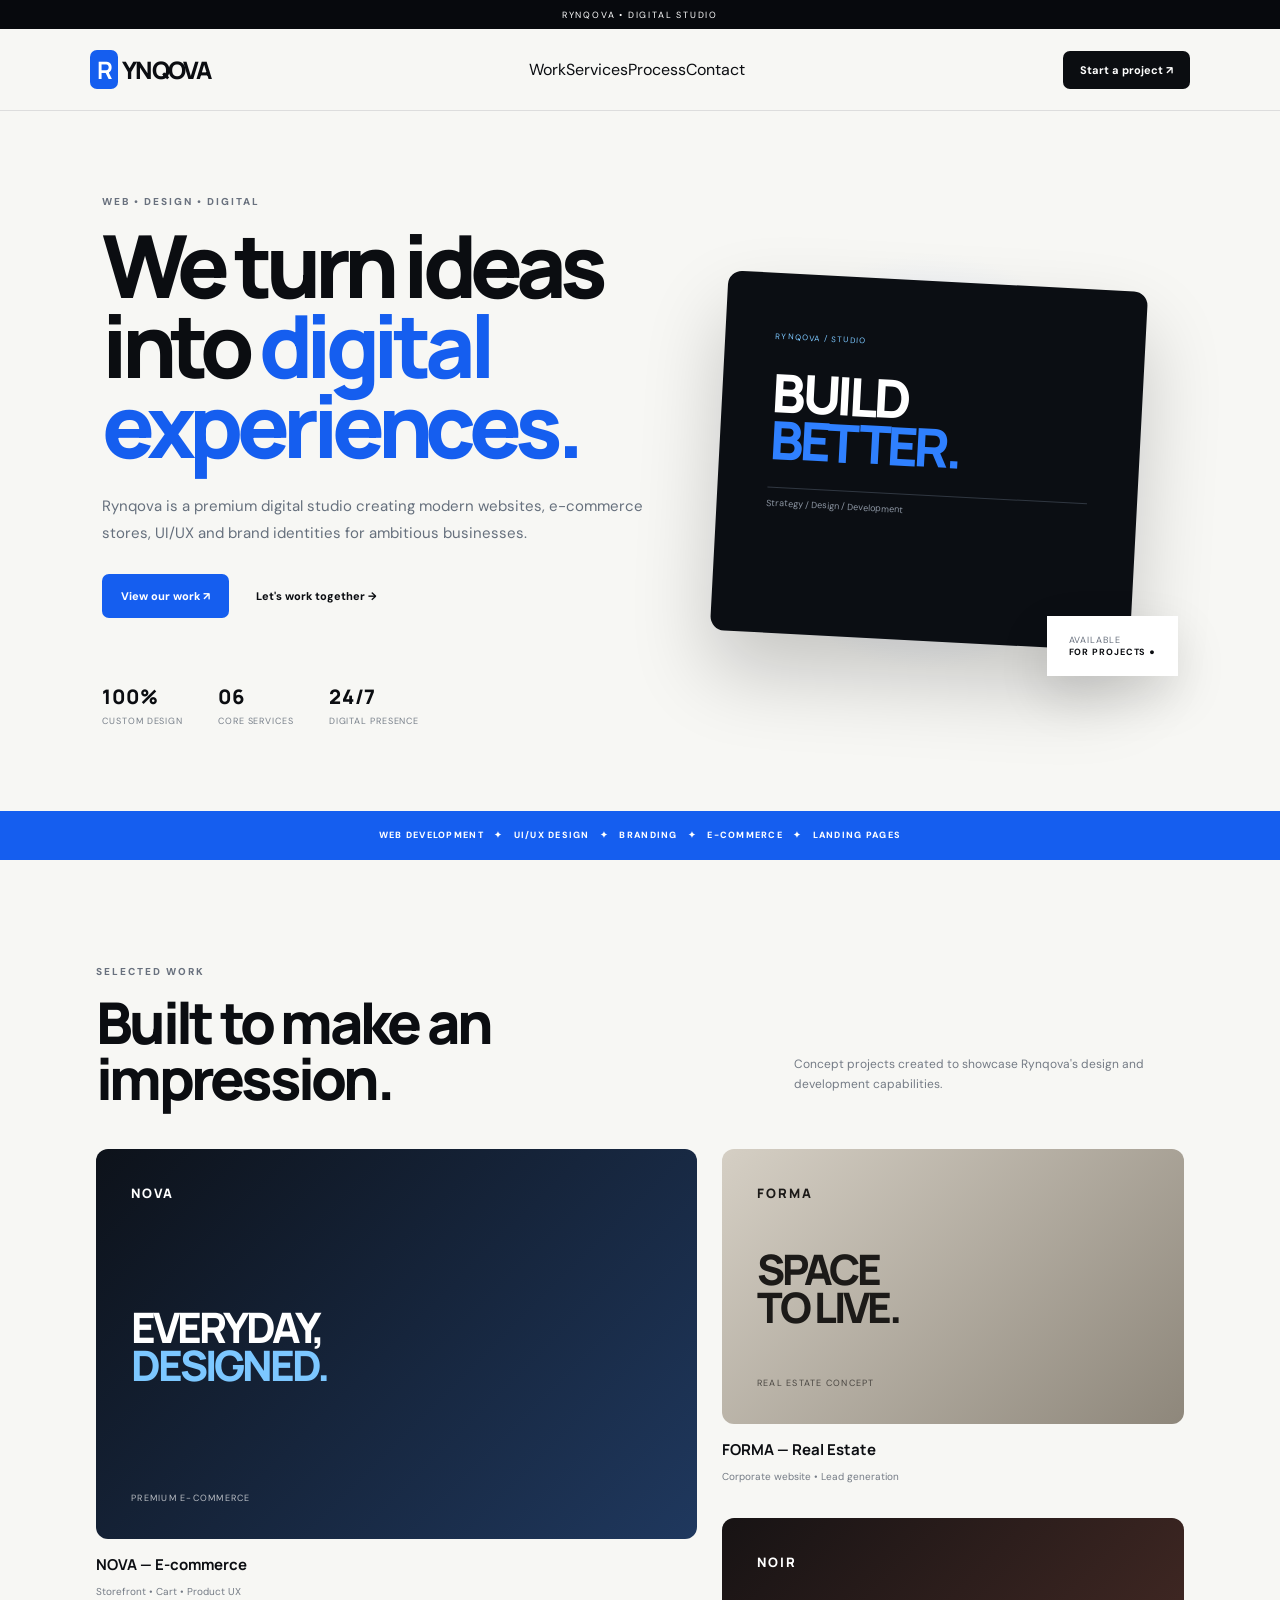
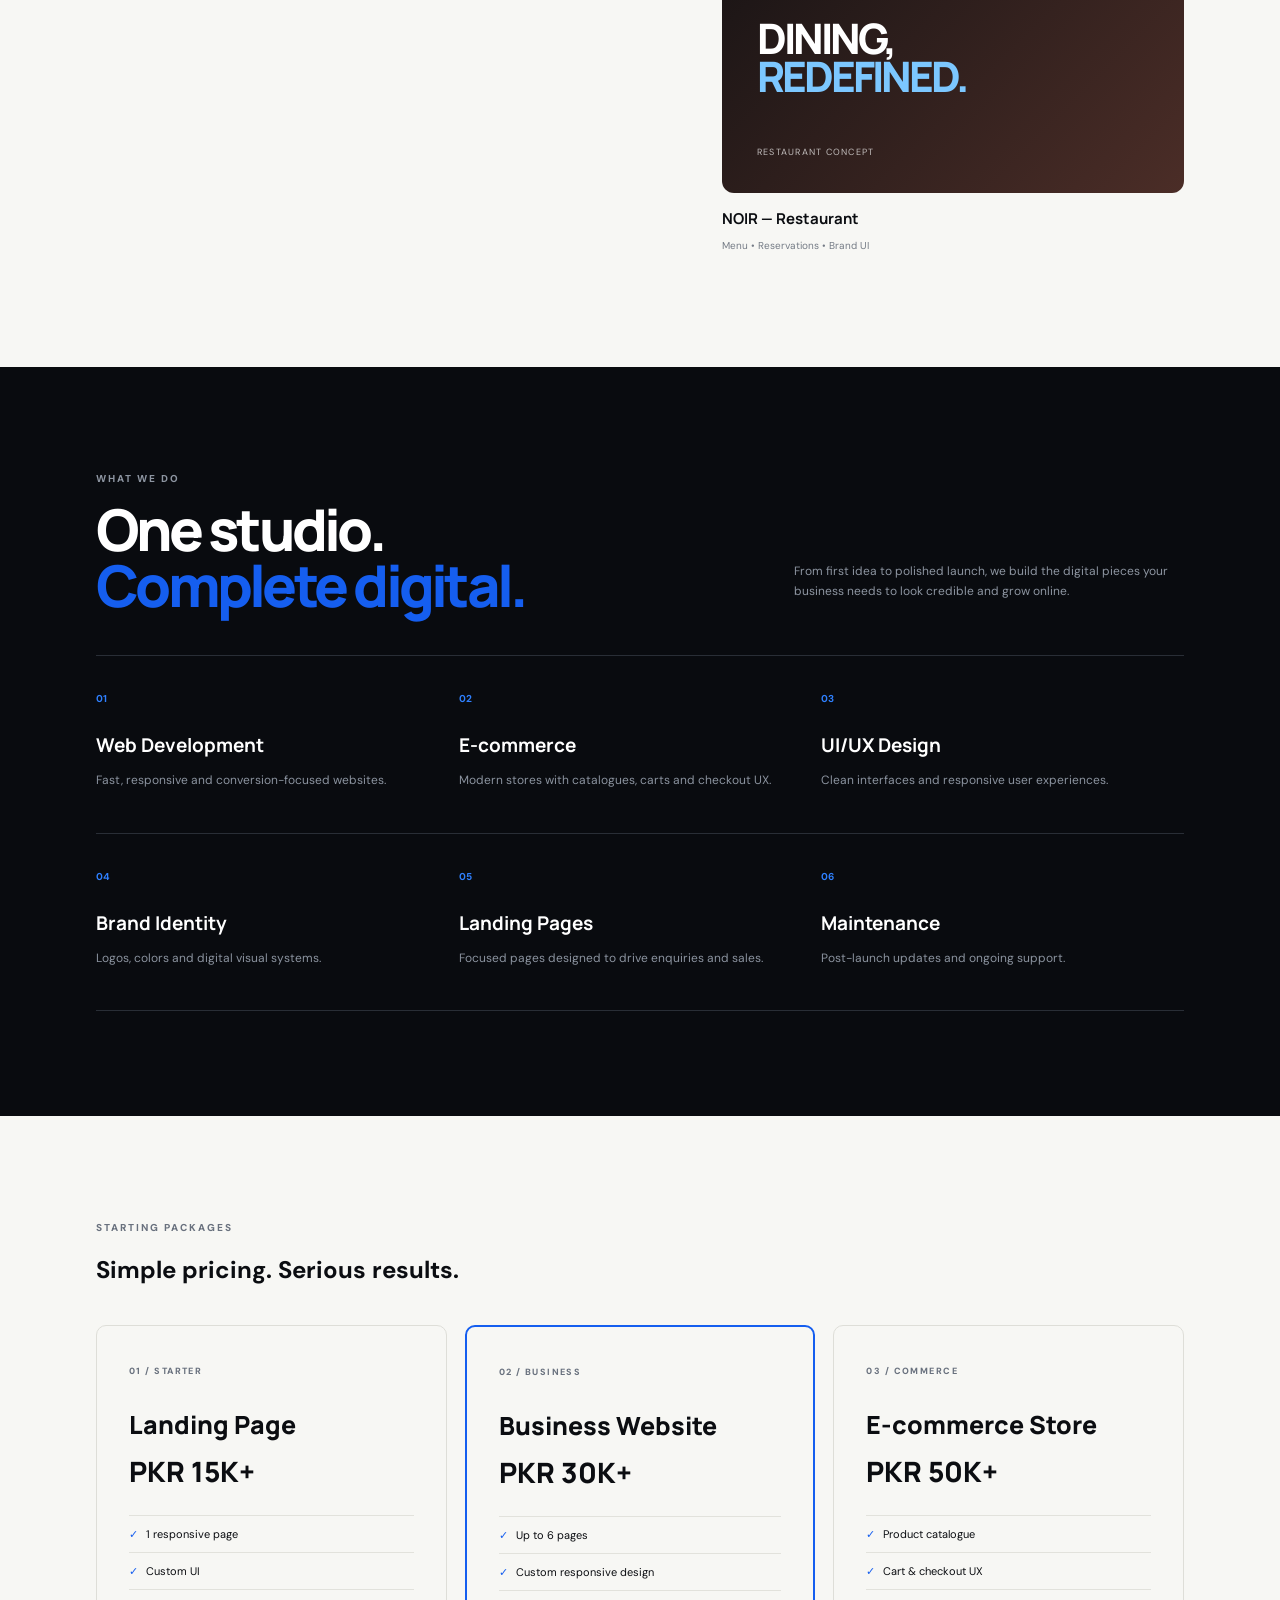
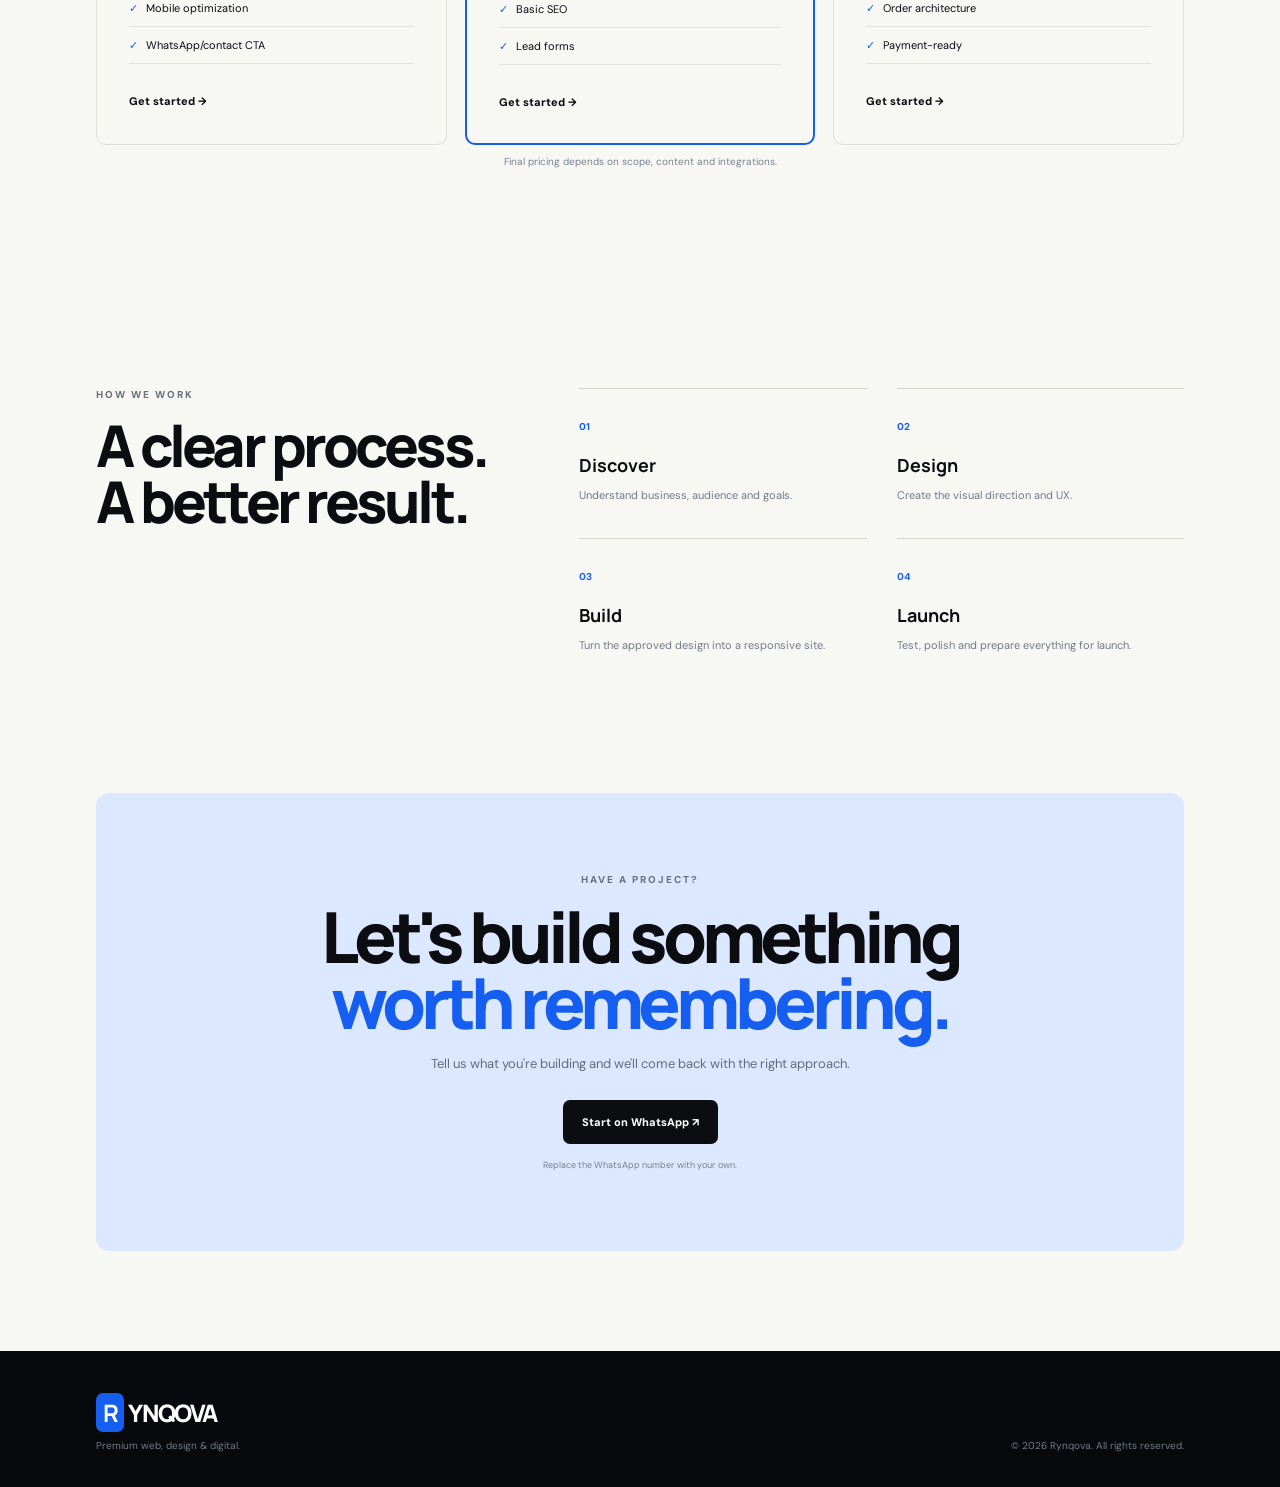
==== index.html @ 9e8a04ab "Add files via upload" ====
<!doctype html><html lang="en"><head><meta charset="utf-8"><meta name="viewport" content="width=device-width,initial-scale=1"><title>Rynqova — Digital Studio</title><link rel="preconnect" href="https://fonts.googleapis.com"><link rel="preconnect" href="https://fonts.gstatic.com" crossorigin><link href="https://fonts.googleapis.com/css2?family=DM+Sans:wght@400;600;700&family=Manrope:wght@700;800&display=swap" rel="stylesheet"><link rel="stylesheet" href="style.css"></head><body>
<div class="top">RYNQOVA • DIGITAL STUDIO</div><header><a class="logo" href="#"><b>R</b>YNQOVA</a><nav id="nav"><a href="#work">Work</a><a href="#services">Services</a><a href="#process">Process</a><a href="#contact">Contact</a></nav><button id="menu">☰</button><a class="cta" href="#contact">Start a project ↗</a></header>
<main><section class="hero"><div><p class="eyebrow">WEB • DESIGN • DIGITAL</p><h1>We turn ideas into <em>digital experiences.</em></h1><p class="lead">Rynqova is a premium digital studio creating modern websites, e-commerce stores, UI/UX and brand identities for ambitious businesses.</p><div class="actions"><a class="btn blue" href="#work">View our work ↗</a><a href="#contact">Let's work together →</a></div><div class="stats"><span><b>100%</b> Custom design</span><span><b>06</b> Core services</span><span><b>24/7</b> Digital presence</span></div></div><div class="visual"><div class="orb"></div><div class="screen"><small>RYNQOVA / STUDIO</small><strong>BUILD<br><i>BETTER.</i></strong><hr><p>Strategy / Design / Development</p></div><div class="float">AVAILABLE<br><b>FOR PROJECTS ●</b></div></div></section>
<div class="marquee">WEB DEVELOPMENT　✦　UI/UX DESIGN　✦　BRANDING　✦　E-COMMERCE　✦　LANDING PAGES</div>
<section class="section" id="work"><div class="head"><div><p class="eyebrow">SELECTED WORK</p><h2>Built to make an impression.</h2></div><p>Concept projects created to showcase Rynqova's design and development capabilities.</p></div><div class="works"><article><div class="mock shop"><span>NOVA</span><strong>EVERYDAY,<br><i>DESIGNED.</i></strong><small>Premium E-commerce</small></div><h3>NOVA — E-commerce</h3><p>Storefront • Cart • Product UX</p></article><article><div class="mock real"><span>FORMA</span><strong>SPACE<br>TO LIVE.</strong><small>Real Estate Concept</small></div><h3>FORMA — Real Estate</h3><p>Corporate website • Lead generation</p></article><article><div class="mock food"><span>NOIR</span><strong>DINING,<br><i>REDEFINED.</i></strong><small>Restaurant Concept</small></div><h3>NOIR — Restaurant</h3><p>Menu • Reservations • Brand UI</p></article></div></section>
<section class="dark" id="services"><div class="head"><div><p class="eyebrow light">WHAT WE DO</p><h2>One studio.<br><em>Complete digital.</em></h2></div><p>From first idea to polished launch, we build the digital pieces your business needs to look credible and grow online.</p></div><div class="services"><article><b>01</b><h3>Web Development</h3><p>Fast, responsive and conversion-focused websites.</p></article><article><b>02</b><h3>E-commerce</h3><p>Modern stores with catalogues, carts and checkout UX.</p></article><article><b>03</b><h3>UI/UX Design</h3><p>Clean interfaces and responsive user experiences.</p></article><article><b>04</b><h3>Brand Identity</h3><p>Logos, colors and digital visual systems.</p></article><article><b>05</b><h3>Landing Pages</h3><p>Focused pages designed to drive enquiries and sales.</p></article><article><b>06</b><h3>Maintenance</h3><p>Post-launch updates and ongoing support.</p></article></div></section>
<section class="section"><p class="eyebrow">STARTING PACKAGES</p><h2>Simple pricing. Serious results.</h2><div class="prices"><article><small>01 / STARTER</small><h3>Landing Page</h3><strong>PKR 15K+</strong><ul><li>1 responsive page</li><li>Custom UI</li><li>Mobile optimization</li><li>WhatsApp/contact CTA</li></ul><a href="#contact">Get started →</a></article><article class="featured"><small>02 / BUSINESS</small><h3>Business Website</h3><strong>PKR 30K+</strong><ul><li>Up to 6 pages</li><li>Custom responsive design</li><li>Basic SEO</li><li>Lead forms</li></ul><a href="#contact">Get started →</a></article><article><small>03 / COMMERCE</small><h3>E-commerce Store</h3><strong>PKR 50K+</strong><ul><li>Product catalogue</li><li>Cart & checkout UX</li><li>Order architecture</li><li>Payment-ready</li></ul><a href="#contact">Get started →</a></article></div><p class="note">Final pricing depends on scope, content and integrations.</p></section>
<section class="process" id="process"><div><p class="eyebrow">HOW WE WORK</p><h2>A clear process.<br>A better result.</h2></div><div class="steps"><article><b>01</b><h3>Discover</h3><p>Understand business, audience and goals.</p></article><article><b>02</b><h3>Design</h3><p>Create the visual direction and UX.</p></article><article><b>03</b><h3>Build</h3><p>Turn the approved design into a responsive site.</p></article><article><b>04</b><h3>Launch</h3><p>Test, polish and prepare everything for launch.</p></article></div></section>
<section class="contact" id="contact"><p class="eyebrow">HAVE A PROJECT?</p><h2>Let's build something<br><em>worth remembering.</em></h2><p>Tell us what you're building and we'll come back with the right approach.</p><a class="btn darkbtn" href="https://wa.me/923195646155">Start on WhatsApp ↗</a><small>Replace the WhatsApp number with your own.</small></section></main>
<footer><div><a class="logo white" href="#"><b>R</b>YNQOVA</a><p>Premium web, design & digital.</p></div><p>© 2026 Rynqova. All rights reserved.</p></footer><script src="script.js"></script></body></html>
---- style.css ----
*{box-sizing:border-box}html{scroll-behavior:smooth}body{margin:0;background:#f7f7f4;color:#0b0d11;font-family:"DM Sans",sans-serif}a{text-decoration:none;color:inherit}.top{height:29px;background:#07090d;color:#fff;text-align:center;font-size:9px;letter-spacing:.2em;padding:9px}header{height:82px;padding:0 7%;display:flex;align-items:center;justify-content:space-between;border-bottom:1px solid #ddd;position:sticky;top:0;background:#f7f7f4eF;backdrop-filter:blur(12px);z-index:5}.logo{font:800 24px Manrope;letter-spacing:-.07em}.logo b{background:#155eef;color:#fff;border-radius:7px;padding:3px 7px;margin-right:4px}.nav{display:flex;gap:34px;font-size:12px;font-weight:700}.nav a:hover{color:#155eef}.cta{background:#0b0d11;color:#fff;border-radius:7px;padding:12px 17px;font-size:11px;font-weight:700}#menu{display:none;border:0;background:none;font-size:20px}.hero{min-height:700px;padding:80px 8%;display:grid;grid-template-columns:1.05fr .95fr;gap:30px;align-items:center}.eyebrow{font-size:10px;letter-spacing:.2em;font-weight:800;color:#69717e;margin:0 0 17px}.hero h1{font:800 clamp(55px,6.8vw,88px)/.92 Manrope;letter-spacing:-.075em;margin:0}.hero h1 em,.dark h2 em,.contact h2 em{font-style:normal;color:#155eef}.lead{max-width:570px;color:#66707d;line-height:1.75;font-size:15px;margin:28px 0}.actions{display:flex;align-items:center;gap:27px;font-size:11px;font-weight:800}.btn{display:inline-flex;padding:15px 19px;border-radius:7px;font-size:11px;font-weight:800}.blue{background:#155eef;color:#fff}.stats{display:flex;gap:35px;margin-top:65px}.stats span{display:flex;flex-direction:column;font-size:9px;color:#777f89;text-transform:uppercase;letter-spacing:.1em;gap:5px}.stats b{font:800 20px Manrope;color:#0b0d11}.visual{height:500px;position:relative;display:grid;place-items:center}.orb{position:absolute;width:420px;height:420px;border-radius:50%;background:radial-gradient(circle,#dbe8ff,#eef1f6 52%,transparent 70%)}.screen{width:min(420px,90%);height:360px;background:#0b0e13;color:#fff;border-radius:14px;position:relative;z-index:1;padding:50px;box-shadow:0 40px 80px #0003;transform:rotate(3deg)}.screen small{color:#7cc7ff;font-size:8px;letter-spacing:.15em}.screen strong{display:block;font:800 53px/.88 Manrope;letter-spacing:-.07em;margin:25px 0}.screen strong i{color:#2f80ff;font-style:normal}.screen hr{border:0;border-top:1px solid #303741}.screen p{font-size:9px;color:#8d96a3}.float{position:absolute;z-index:2;right:0;bottom:35px;background:#fff;padding:18px 22px;box-shadow:0 20px 50px #0002;font-size:9px;letter-spacing:.1em;color:#69717e}.float b{color:#0b0d11}.marquee{background:#155eef;color:#fff;padding:18px 3%;text-align:center;font-size:9px;font-weight:800;letter-spacing:.14em;white-space:nowrap;overflow:hidden}.section,.dark,.process{padding:105px 7.5%}.head{display:flex;justify-content:space-between;align-items:end;gap:40px;margin-bottom:42px}.head h2,.process h2{font:800 clamp(38px,4.5vw,60px)/.97 Manrope;letter-spacing:-.065em;margin:0}.head>p{max-width:390px;color:#747b85;font-size:12px;line-height:1.7}.works{display:grid;grid-template-columns:1.3fr 1fr;gap:25px}.works article:first-child{grid-row:span 2}.mock{height:275px;border-radius:12px;padding:35px;display:flex;flex-direction:column;justify-content:space-between;color:#fff}.works article:first-child .mock{height:390px}.shop{background:linear-gradient(135deg,#0d121a,#1f385e)}.real{background:linear-gradient(135deg,#d5cfc4,#8e877b);color:#1c1a18}.food{background:linear-gradient(135deg,#171314,#4b2d27)}.mock span{font:800 13px Manrope;letter-spacing:.16em}.mock strong{font:800 42px/.9 Manrope;letter-spacing:-.07em}.mock i{font-style:normal;color:#7cc7ff}.mock small{font-size:9px;letter-spacing:.14em;text-transform:uppercase;opacity:.7}.works h3{font:700 15px Manrope;margin:15px 0 5px}.works p{font-size:10px;color:#747b85}.dark{background:#090b0f;color:#fff}.light{color:#8d95a1}.dark .head>p{color:#8d95a1}.services{display:grid;grid-template-columns:repeat(3,1fr);border-top:1px solid #292e36}.services article{padding:30px 30px 30px 0;border-bottom:1px solid #292e36}.services b{color:#2f80ff;font-size:10px}.services h3{font:700 19px Manrope;margin:25px 0 10px}.services p{color:#8b939f;font-size:12px;line-height:1.7}.prices{display:grid;grid-template-columns:repeat(3,1fr);gap:18px;margin-top:40px}.prices article{border:1px solid #deded8;padding:32px;border-radius:10px}.prices .featured{border:2px solid #155eef}.prices small{font-size:9px;font-weight:800;letter-spacing:.16em;color:#69717e}.prices h3{font:800 25px Manrope;margin:28px 0 10px}.prices strong{font:800 28px Manrope}.prices ul{padding:0;list-style:none;border-top:1px solid #e2e2dc;margin:25px 0}.prices li{font-size:11px;padding:11px 0;border-bottom:1px solid #e2e2dc}.prices li:before{content:"✓";color:#155eef;margin-right:8px}.prices a{font-size:11px;font-weight:800}.note{text-align:center;color:#7b828c;font-size:10px}.process{display:grid;grid-template-columns:1fr 1.5fr;gap:80px}.steps{display:grid;grid-template-columns:1fr 1fr;gap:0 30px}.steps article{border-top:1px solid #d7d7d0;padding:25px 0}.steps b{color:#155eef;font-size:10px}.steps h3{font:700 18px Manrope;margin:18px 0 7px}.steps p{font-size:11px;color:#737b85}.contact{margin:0 7.5% 100px;background:#dce8ff;padding:80px;text-align:center;border-radius:13px}.contact h2{font:800 clamp(45px,5.5vw,75px)/.94 Manrope;letter-spacing:-.07em;margin:0 0 20px}.contact>p:not(.eyebrow){color:#626d7b;font-size:13px}.darkbtn{background:#0b0d11;color:#fff;margin-top:15px}.contact small{display:block;margin-top:15px;color:#77808c;font-size:9px}footer{background:#07090d;color:#fff;padding:45px 7.5% 25px;display:flex;justify-content:space-between;align-items:end}footer p{color:#737b86;font-size:10px}.white{color:#fff}@media(max-width:850px){header{padding:0 20px}.nav{display:none}.nav.open{display:flex;position:absolute;top:81px;left:0;right:0;background:#f7f7f4;padding:25px 20px;flex-direction:column}.cta{display:none}#menu{display:block}.hero{grid-template-columns:1fr;padding:60px 20px}.section,.dark,.process{padding:75px 20px}.works{grid-template-columns:1fr}.works article:first-child{grid-row:auto}.prices{grid-template-columns:1fr}.services{grid-template-columns:1fr 1fr}.process{grid-template-columns:1fr;gap:40px}.contact{margin:0 20px 70px;padding:55px 22px}.head{display:block}.head>p{margin-top:20px}footer{padding:40px 20px;display:block}}@media(max-width:500px){.hero h1{font-size:53px}.actions{flex-direction:column;align-items:flex-start}.stats{gap:20px}.stats span{font-size:8px}.visual{height:350px}.screen{height:285px;padding:35px}.screen strong{font-size:39px}.orb{width:320px;height:320px}.services{grid-template-columns:1fr}.mock{height:300px}.works article:first-child .mock{height:310px}}
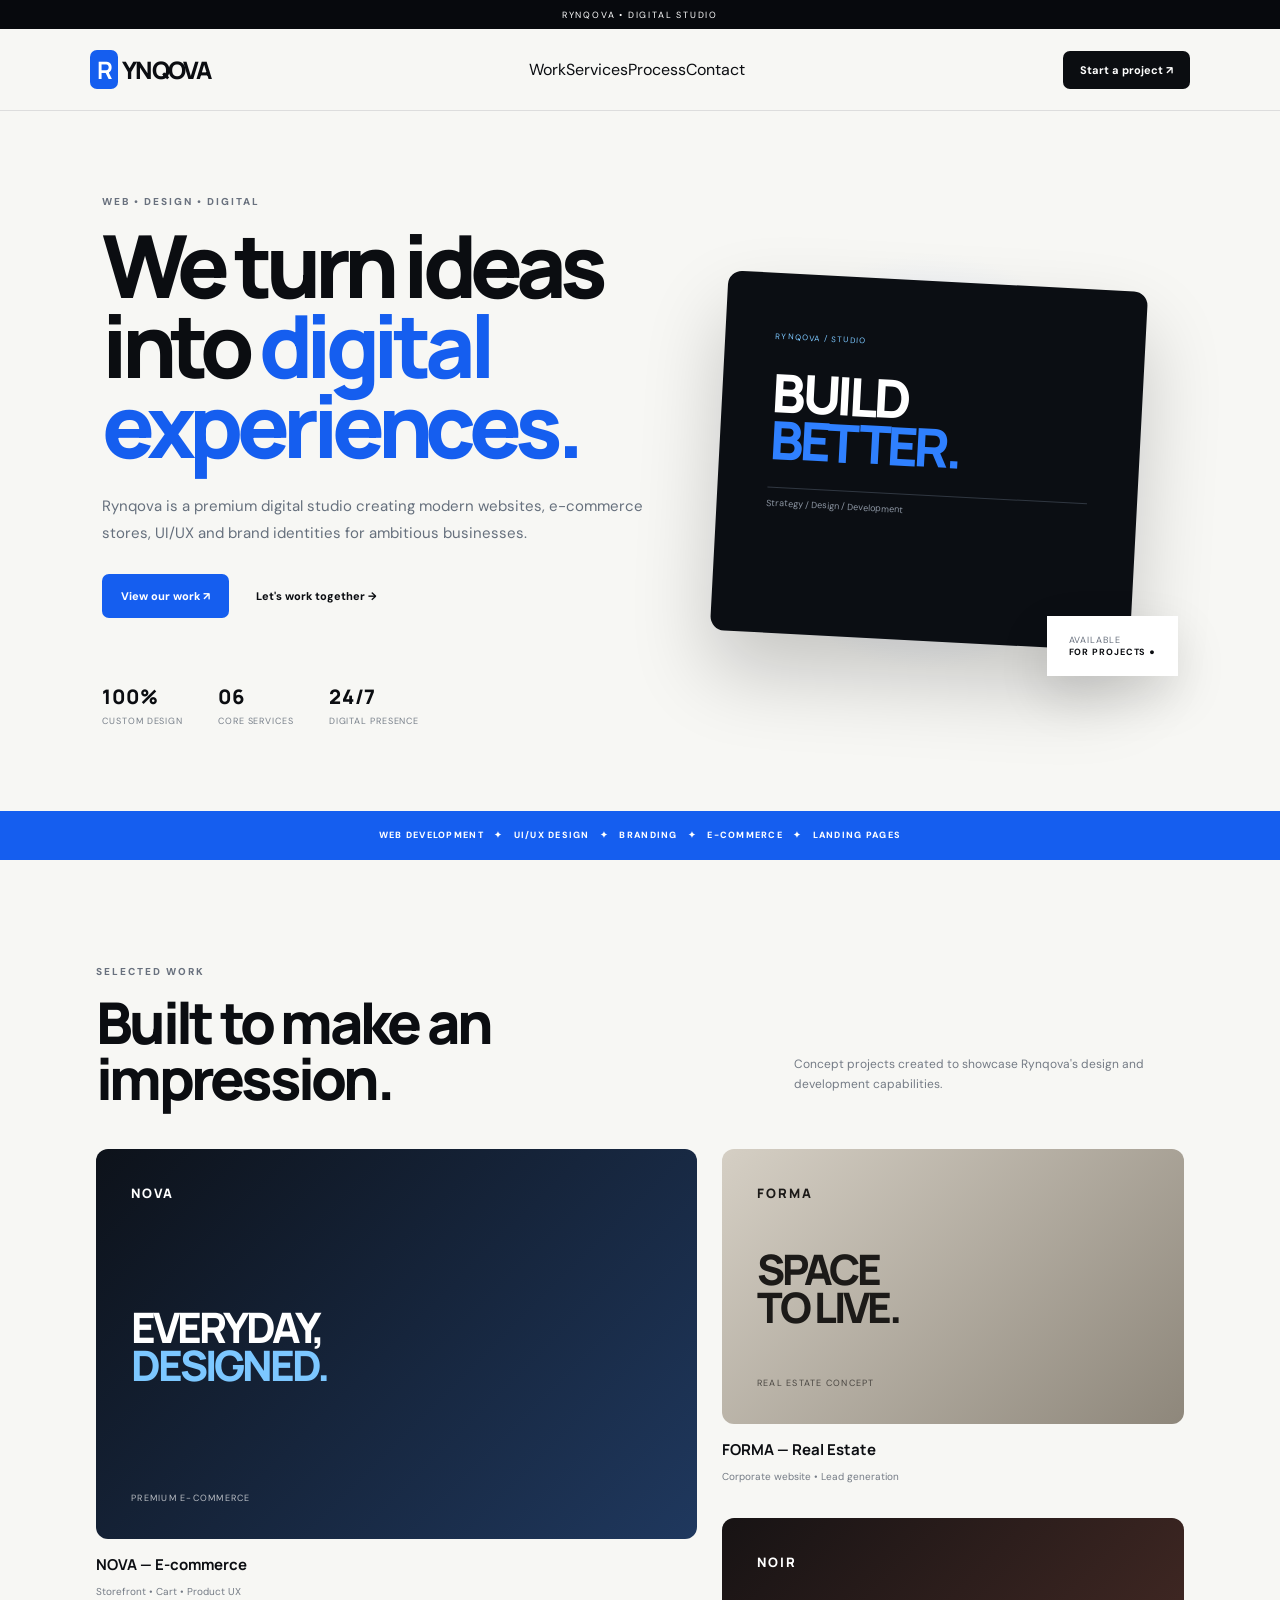
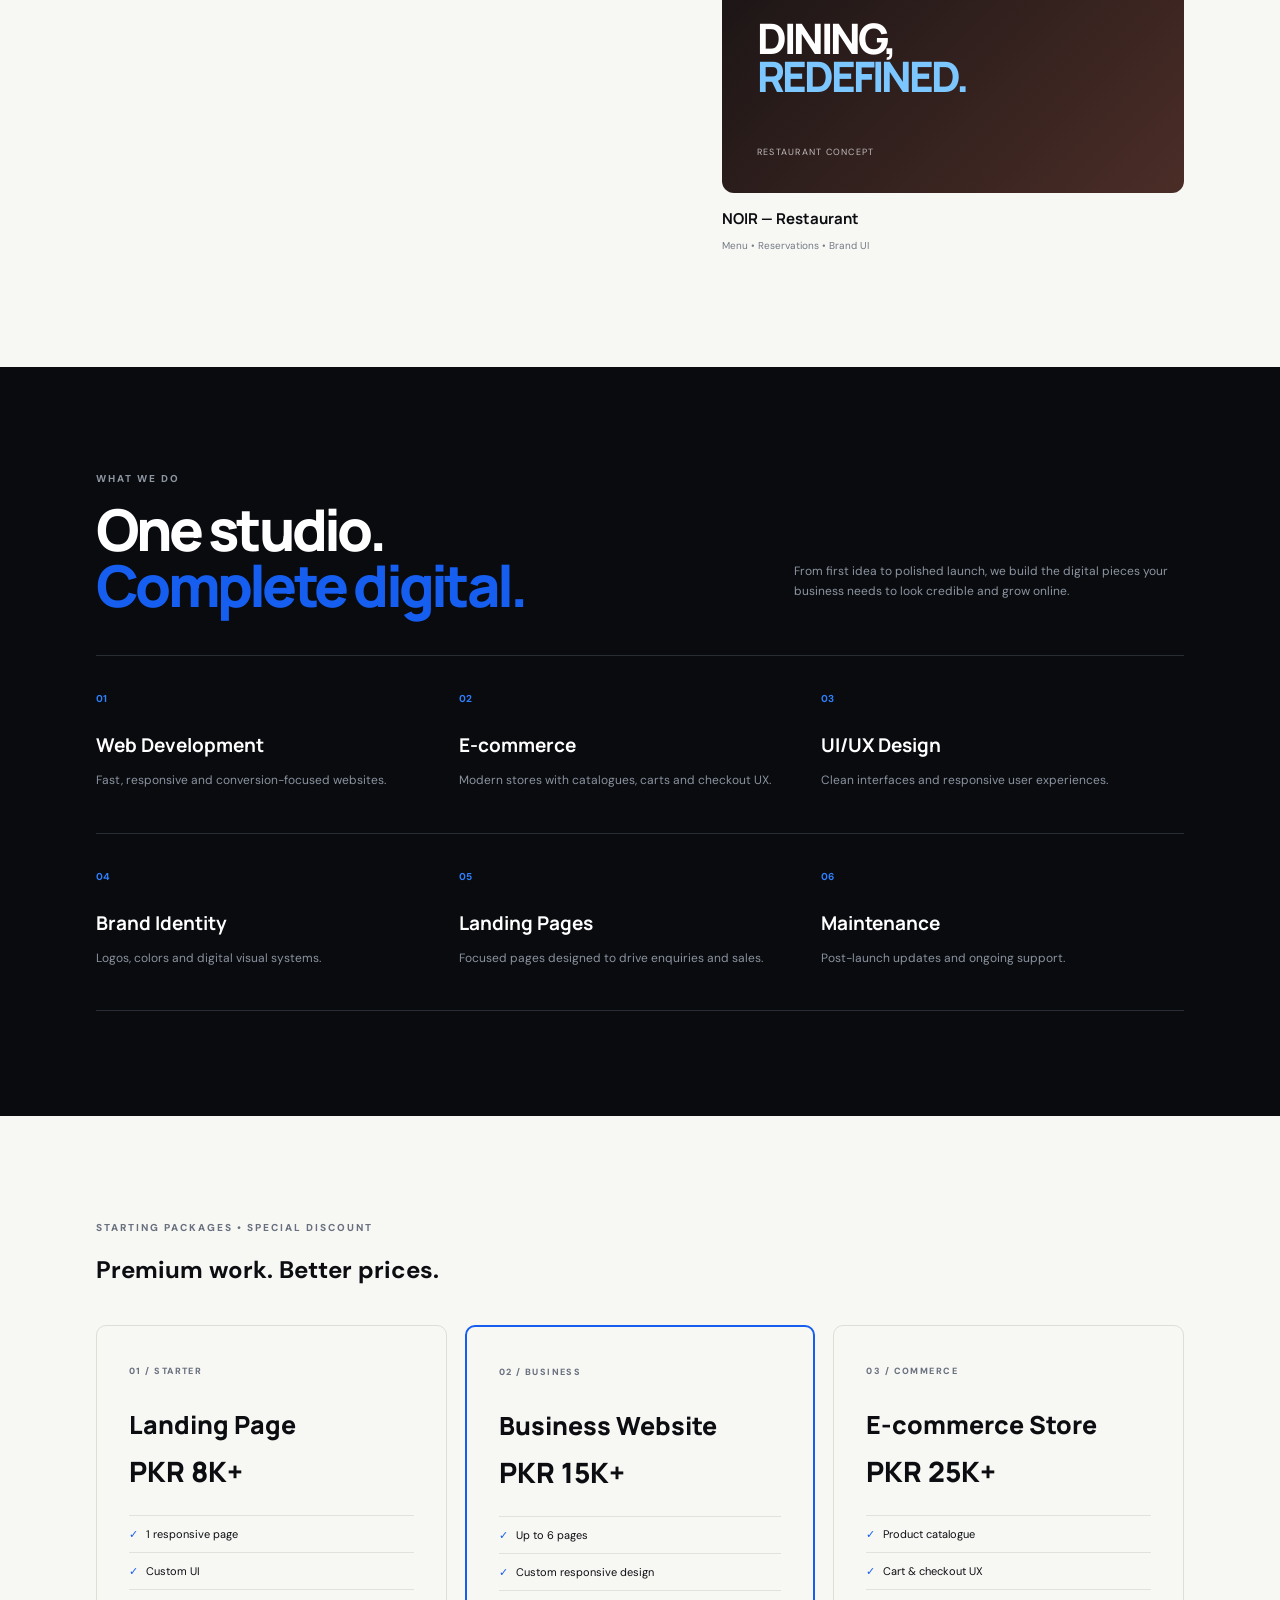
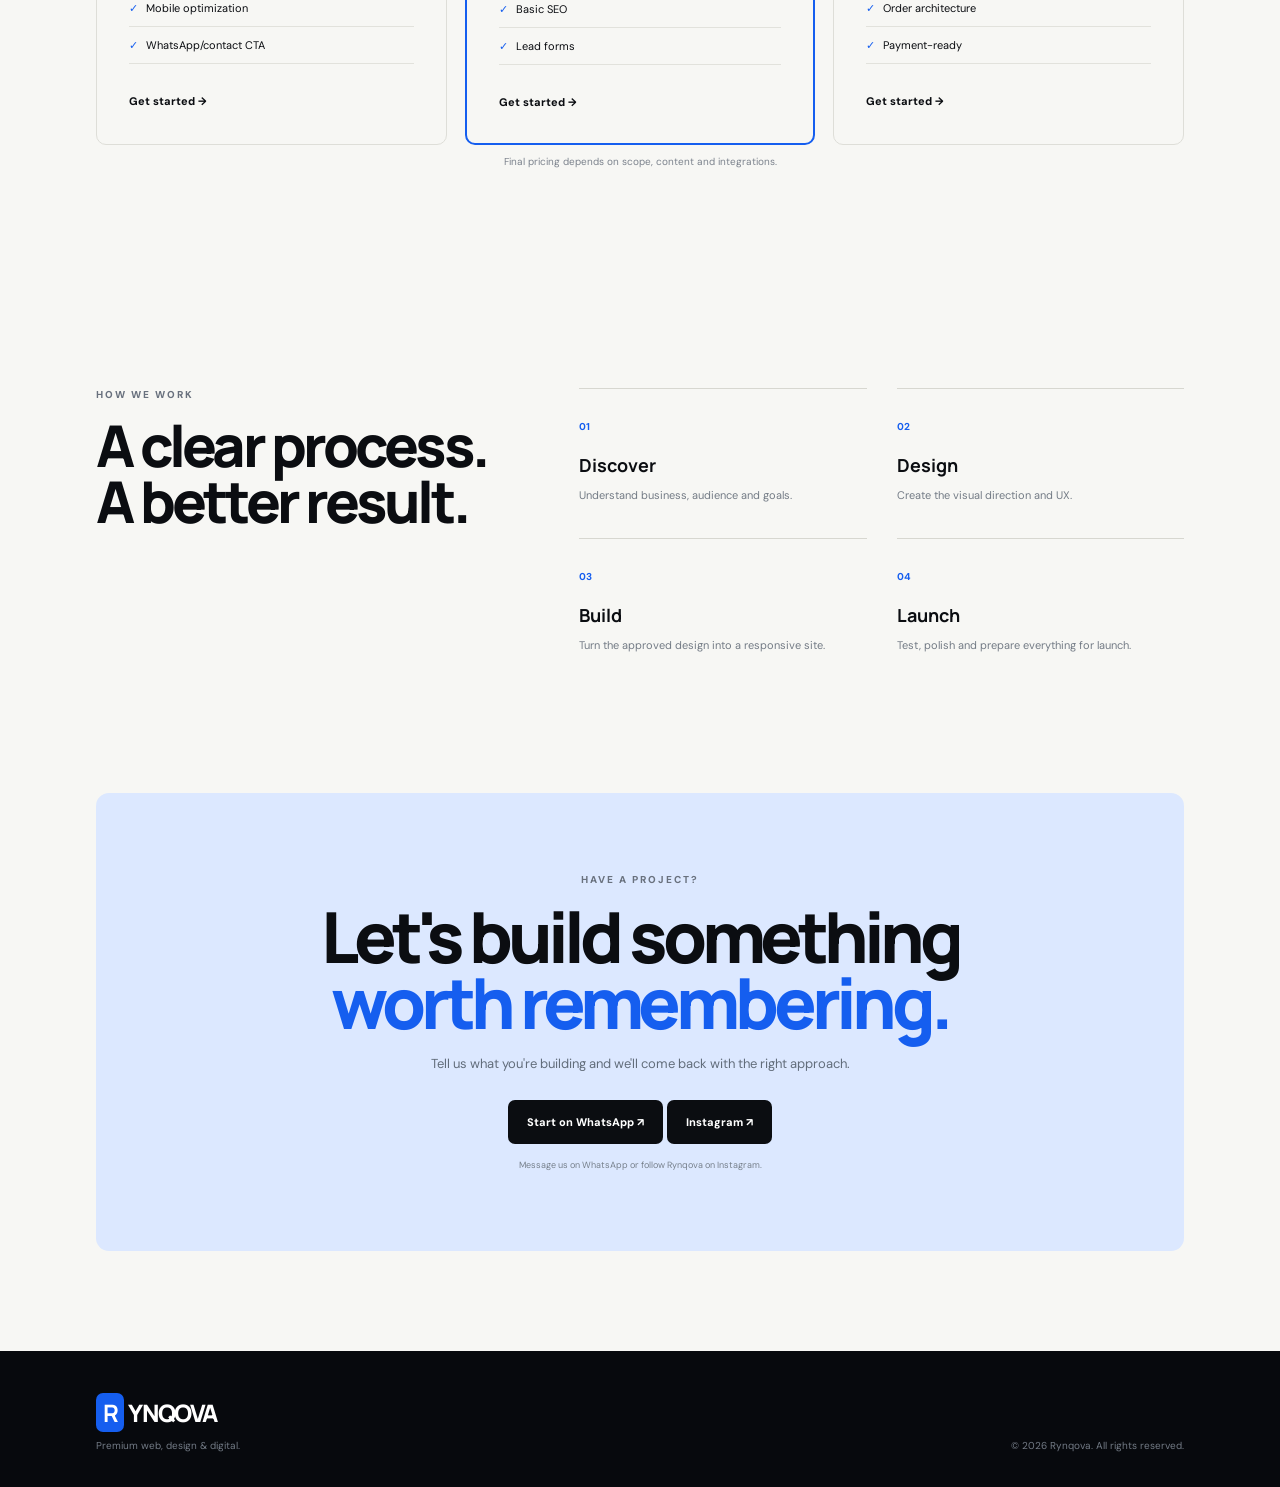
==== commit 8a66c3b0: "Rename index_updated.html to index.html" ====
--- a/index.html
+++ b/index.html
@@ -4,7 +4,10 @@
 <div class="marquee">WEB DEVELOPMENT　✦　UI/UX DESIGN　✦　BRANDING　✦　E-COMMERCE　✦　LANDING PAGES</div>
 <section class="section" id="work"><div class="head"><div><p class="eyebrow">SELECTED WORK</p><h2>Built to make an impression.</h2></div><p>Concept projects created to showcase Rynqova's design and development capabilities.</p></div><div class="works"><article><div class="mock shop"><span>NOVA</span><strong>EVERYDAY,<br><i>DESIGNED.</i></strong><small>Premium E-commerce</small></div><h3>NOVA — E-commerce</h3><p>Storefront • Cart • Product UX</p></article><article><div class="mock real"><span>FORMA</span><strong>SPACE<br>TO LIVE.</strong><small>Real Estate Concept</small></div><h3>FORMA — Real Estate</h3><p>Corporate website • Lead generation</p></article><article><div class="mock food"><span>NOIR</span><strong>DINING,<br><i>REDEFINED.</i></strong><small>Restaurant Concept</small></div><h3>NOIR — Restaurant</h3><p>Menu • Reservations • Brand UI</p></article></div></section>
 <section class="dark" id="services"><div class="head"><div><p class="eyebrow light">WHAT WE DO</p><h2>One studio.<br><em>Complete digital.</em></h2></div><p>From first idea to polished launch, we build the digital pieces your business needs to look credible and grow online.</p></div><div class="services"><article><b>01</b><h3>Web Development</h3><p>Fast, responsive and conversion-focused websites.</p></article><article><b>02</b><h3>E-commerce</h3><p>Modern stores with catalogues, carts and checkout UX.</p></article><article><b>03</b><h3>UI/UX Design</h3><p>Clean interfaces and responsive user experiences.</p></article><article><b>04</b><h3>Brand Identity</h3><p>Logos, colors and digital visual systems.</p></article><article><b>05</b><h3>Landing Pages</h3><p>Focused pages designed to drive enquiries and sales.</p></article><article><b>06</b><h3>Maintenance</h3><p>Post-launch updates and ongoing support.</p></article></div></section>
-<section class="section"><p class="eyebrow">STARTING PACKAGES</p><h2>Simple pricing. Serious results.</h2><div class="prices"><article><small>01 / STARTER</small><h3>Landing Page</h3><strong>PKR 15K+</strong><ul><li>1 responsive page</li><li>Custom UI</li><li>Mobile optimization</li><li>WhatsApp/contact CTA</li></ul><a href="#contact">Get started →</a></article><article class="featured"><small>02 / BUSINESS</small><h3>Business Website</h3><strong>PKR 30K+</strong><ul><li>Up to 6 pages</li><li>Custom responsive design</li><li>Basic SEO</li><li>Lead forms</li></ul><a href="#contact">Get started →</a></article><article><small>03 / COMMERCE</small><h3>E-commerce Store</h3><strong>PKR 50K+</strong><ul><li>Product catalogue</li><li>Cart & checkout UX</li><li>Order architecture</li><li>Payment-ready</li></ul><a href="#contact">Get started →</a></article></div><p class="note">Final pricing depends on scope, content and integrations.</p></section>
+<section class="section"><p class="eyebrow">STARTING PACKAGES • SPECIAL DISCOUNT</p><h2>Premium work. Better prices.</h2><div class="prices"><article><small>01 / STARTER</small><h3>Landing Page</h3><strong>PKR 8K+</strong><ul><li>1 responsive page</li><li>Custom UI</li><li>Mobile optimization</li><li>WhatsApp/contact CTA</li></ul><a href="#contact">Get started →</a></article><article class="featured"><small>02 / BUSINESS</small><h3>Business Website</h3><strong>PKR 15K+</strong><ul><li>Up to 6 pages</li><li>Custom responsive design</li><li>Basic SEO</li><li>Lead forms</li></ul><a href="#contact">Get started →</a></article><article><small>03 / COMMERCE</small><h3>E-commerce Store</h3><strong>PKR 25K+</strong><ul><li>Product catalogue</li><li>Cart & checkout UX</li><li>Order architecture</li><li>Payment-ready</li></ul><a href="#contact">Get started →</a></article></div><p class="note">Final pricing depends on scope, content and integrations.</p></section>
 <section class="process" id="process"><div><p class="eyebrow">HOW WE WORK</p><h2>A clear process.<br>A better result.</h2></div><div class="steps"><article><b>01</b><h3>Discover</h3><p>Understand business, audience and goals.</p></article><article><b>02</b><h3>Design</h3><p>Create the visual direction and UX.</p></article><article><b>03</b><h3>Build</h3><p>Turn the approved design into a responsive site.</p></article><article><b>04</b><h3>Launch</h3><p>Test, polish and prepare everything for launch.</p></article></div></section>
-<section class="contact" id="contact"><p class="eyebrow">HAVE A PROJECT?</p><h2>Let's build something<br><em>worth remembering.</em></h2><p>Tell us what you're building and we'll come back with the right approach.</p><a class="btn darkbtn" href="https://wa.me/923195646155">Start on WhatsApp ↗</a><small>Replace the WhatsApp number with your own.</small></section></main>
-<footer><div><a class="logo white" href="#"><b>R</b>YNQOVA</a><p>Premium web, design & digital.</p></div><p>© 2026 Rynqova. All rights reserved.</p></footer><script src="script.js"></script></body></html>+<section class="contact" id="contact"><p class="eyebrow">HAVE A PROJECT?</p><h2>Let's build something<br><em>worth remembering.</em></h2><p>Tell us what you're building and we'll come back with the right approach.</p><div class="contact-actions">
+<a class="btn darkbtn" href="https://wa.me/923195646155">Start on WhatsApp ↗</a>
+<a class="btn darkbtn" href="https://www.instagram.com/rynq.ova/" target="_blank" rel="noopener">Instagram ↗</a>
+</div><small>Message us on WhatsApp or follow Rynqova on Instagram.</small></section></main>
+<footer><div><a class="logo white" href="#"><b>R</b>YNQOVA</a><p>Premium web, design & digital.</p></div><p>© 2026 Rynqova. All rights reserved.</p></footer><script src="script.js"></script></body></html>
